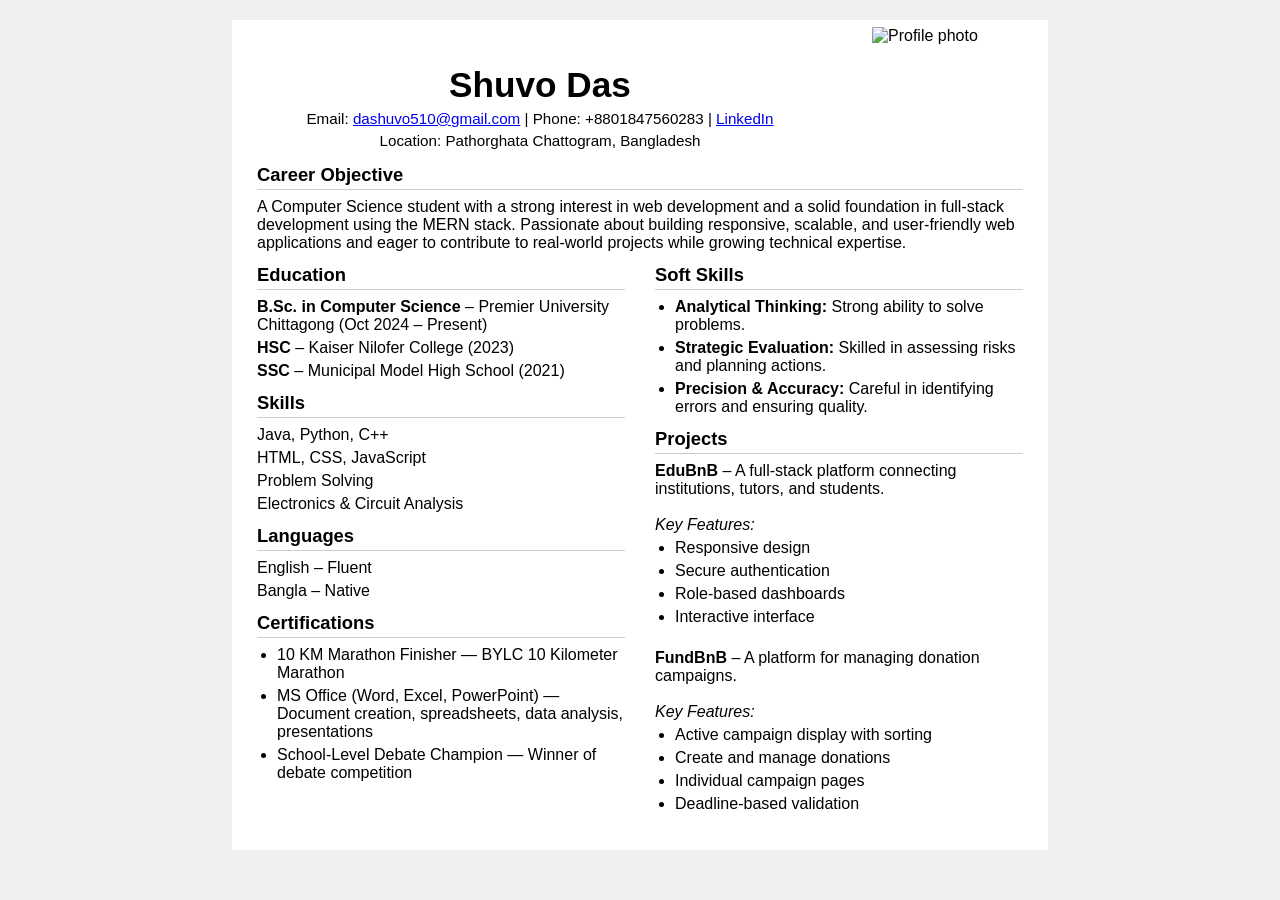
==== index.html @ 900b318b "Update index.html" ====
<!DOCTYPE html>
<html lang="en">
<head>
<title>Cv- Shuvo Das</title>

<style>

*{
    margin:0;
    padding:0;
    box-sizing:border-box;
}

body{
    font-family: Arial;
    background:#f0f0f0;
    display:flex;
    justify-content:center;
    padding:20px;
}

.cv-page{
    position:relative;
    width:8.5in;
    background:#fff;
    padding:25px;
    color:#000;
}


.corner-image{
    position:absolute;
    top:3px;      
    right:20px;
    width:160px;
    height:160px;   
    object-fit: contain;  
    border:4px solid #fff;
    border-radius:5px; 
    background:#fff;   
}


header{
    text-align:center;
    margin:20px 0 15px;
    padding-right:200px; 
}

header h1{
    font-size:2.2em;
}

header p{
    margin:5px 0;
    font-size:.95em;
}

section{
    margin-bottom:12px;
}

h2{
    font-size:1.15em;
    margin-bottom:8px;
    border-bottom:1px solid #ccc;
    padding-bottom:3px;
}

ul{
    list-style:none;
}

ul li{
    margin-bottom:5px;
}

/* Two column */
.two-column{
    display:flex;
    gap:30px;
}

.column{
    flex:1;
}

/* bullet list */
.disc{
    list-style:disc;
    padding-left:20px;
    margin-top:5px;
}

</style>
</head>

<body>

<div class="cv-page">

<img src="shuvo.JPEG" alt="Profile photo" class="corner-image">

<header>
<h1>Shuvo Das</h1>
<p>Email: <a href="mailto:dashuvo510@gmail.com">dashuvo510@gmail.com</a> |
Phone: +8801847560283 |
<a href="https://www.linkedin.com/in/shuvo-d-68774822a/">LinkedIn</a></p>

<p>Location: Pathorghata Chattogram, Bangladesh</p>
</header>


<section>
<h2>Career Objective</h2>
<ul>
<li>
A Computer Science student with a strong interest in web development and a solid foundation in full-stack development using the MERN stack. Passionate about building responsive, scalable, and user-friendly web applications and eager to contribute to real-world projects while growing technical expertise.
</li>
</ul>
</section>


<div class="two-column">

<div class="column">

<section>
<h2>Education</h2>
<ul>
<li><strong>B.Sc. in Computer Science</strong> – Premier University Chittagong (Oct 2024 – Present)</li>
<li><strong>HSC</strong> – Kaiser Nilofer College (2023)</li>
<li><strong>SSC</strong> – Municipal Model High School (2021)</li>
</ul>
</section>


<section>
<h2>Skills</h2>
<ul>
<li>Java, Python, C++</li>
<li>HTML, CSS, JavaScript</li>
<li>Problem Solving</li>
<li>Electronics & Circuit Analysis</li>
</ul>
</section>


<section>
<h2>Languages</h2>
<ul>
<li>English – Fluent</li>
<li>Bangla – Native</li>
</ul>
</section>


<section>
<h2>Certifications</h2>
<ul class="disc">
<li>10 KM Marathon Finisher — BYLC 10 Kilometer Marathon</li>
<li>MS Office (Word, Excel, PowerPoint) — Document creation, spreadsheets, data analysis, presentations</li>
<li>School-Level Debate Champion — Winner of debate competition</li>
</ul>
</section>

</div>



<div class="column">

<section>
<h2>Soft Skills</h2>
<ul class="disc">
<li><strong>Analytical Thinking:</strong> Strong ability to solve problems.</li>
<li><strong>Strategic Evaluation:</strong> Skilled in assessing risks and planning actions.</li>
<li><strong>Precision & Accuracy:</strong> Careful in identifying errors and ensuring quality.</li>
</ul>
</section>



<section>
<h2>Projects</h2>
<ul>

<li>
<strong>EduBnB</strong> – A full-stack platform connecting institutions, tutors, and students.
<br><br>

<em>Key Features:</em>
<ul class="disc">
<li>Responsive design</li>
<li>Secure authentication</li>
<li>Role-based dashboards</li>
<li>Interactive interface</li>
</ul>
</li>

<br>

<li>
<strong>FundBnB</strong> – A platform for managing donation campaigns.
<br><br>

<em>Key Features:</em>
<ul class="disc">
<li>Active campaign display with sorting</li>
<li>Create and manage donations</li>
<li>Individual campaign pages</li>
<li>Deadline-based validation</li>
</ul>
</li>

</ul>
</section>

</div>
</div>

</div>

</body>
</html>
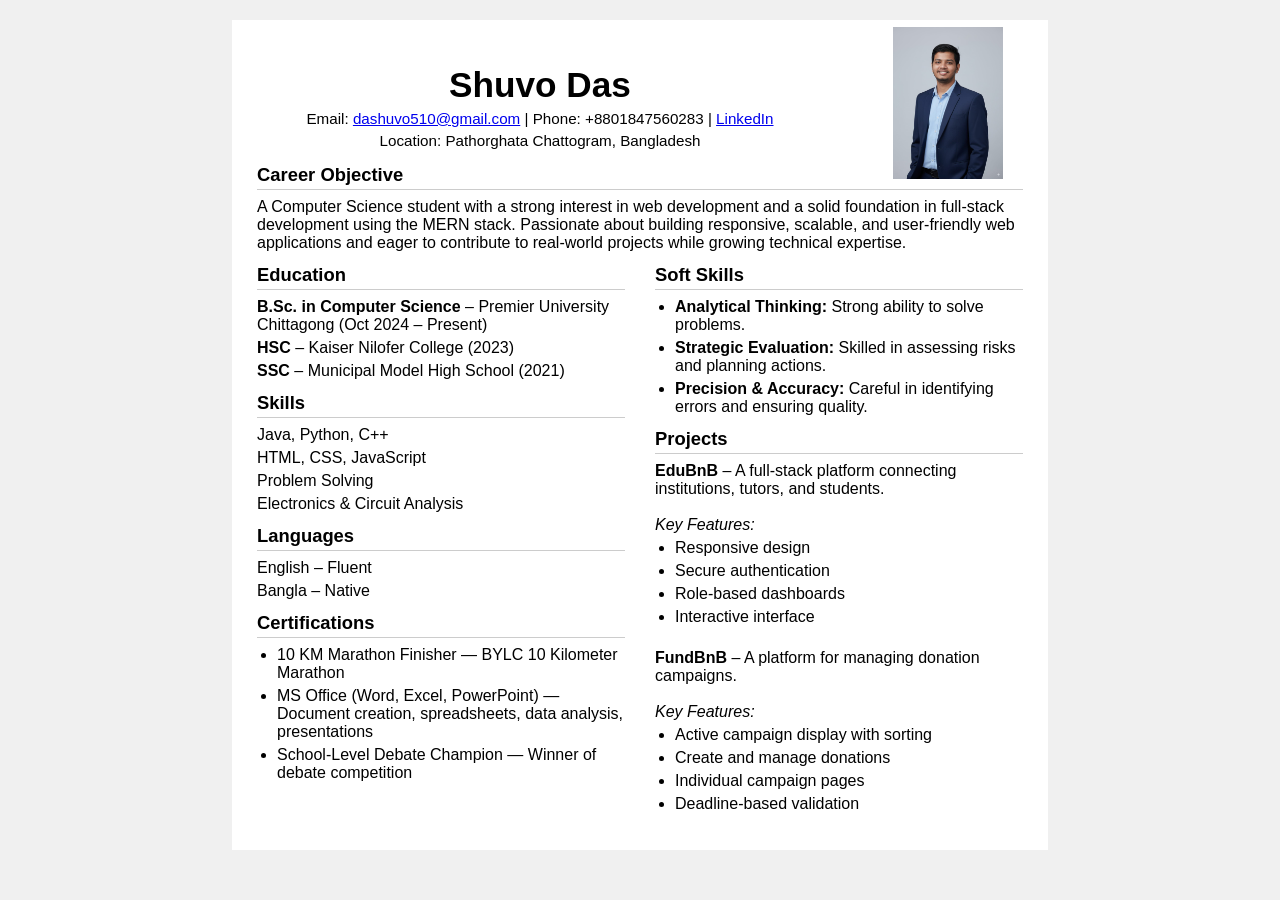
==== commit 2511a681: "Update index.html" ====
--- a/index.html
+++ b/index.html
@@ -99,7 +99,7 @@
 
 <div class="cv-page">
 
-<img src="shuvo.JPEG" alt="Profile photo" class="corner-image">
+<img src="./shuvo.jpeg" alt="Profile photo" class="corner-image">
 
 <header>
 <h1>Shuvo Das</h1>
@@ -223,3 +223,6 @@
 
 </body>
 </html>
+
+
+
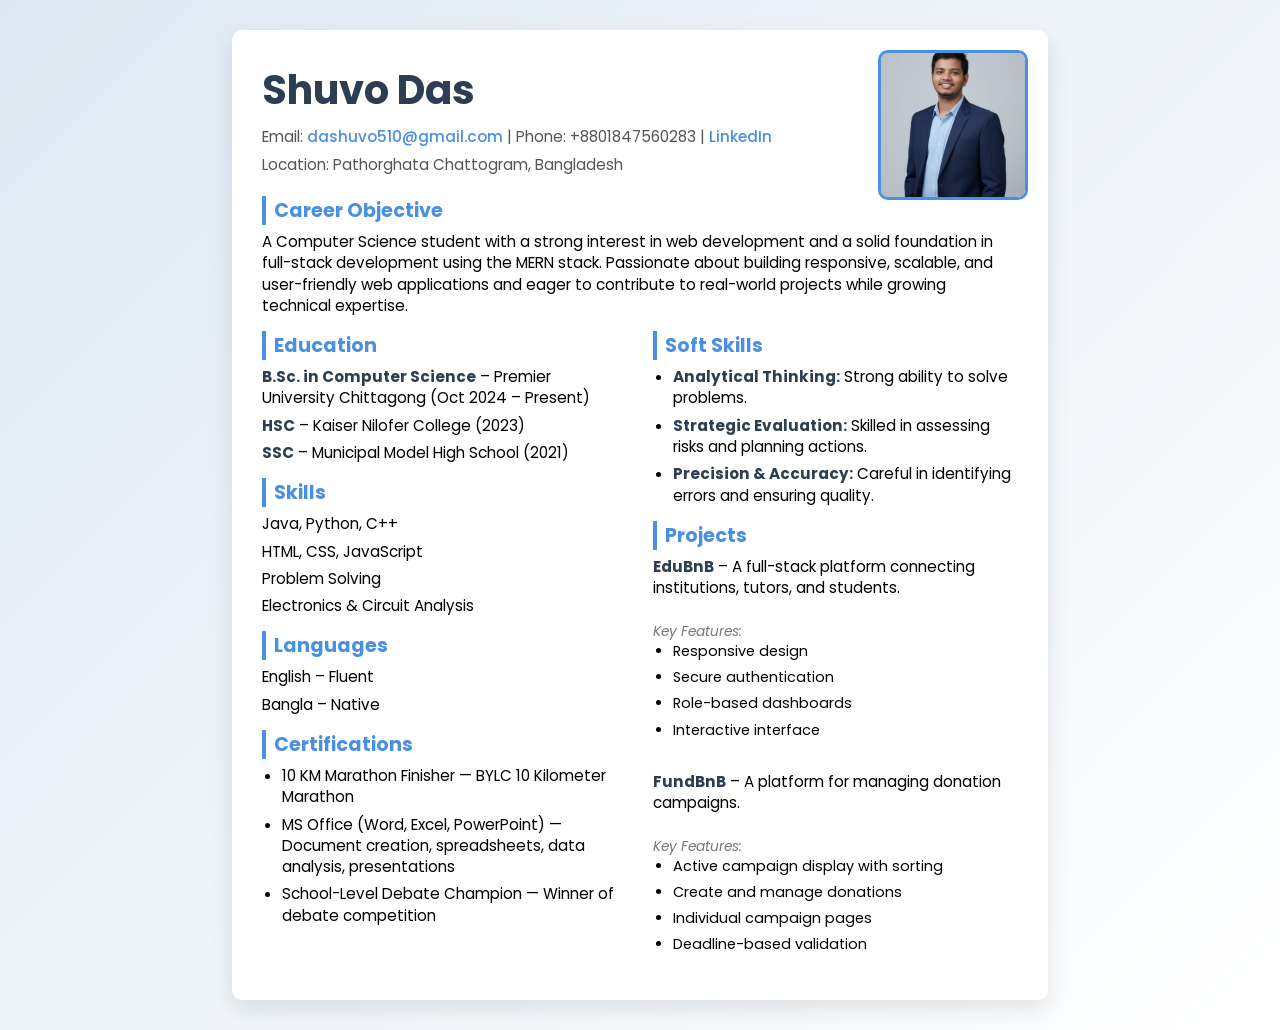
==== commit 438d6cb3: "Refactor index.html to use external CSS" ====
--- a/index.html
+++ b/index.html
@@ -2,122 +2,32 @@
 <html lang="en">
 <head>
 <title>Cv- Shuvo Das</title>
+<link rel="stylesheet" href="/style.css">
+</head>
 
-<style>
+    <body>
 
-*{
-    margin:0;
-    padding:0;
-    box-sizing:border-box;
-}
+      <div class="cv-page">
 
-body{
-    font-family: Arial;
-    background:#f0f0f0;
-    display:flex;
-    justify-content:center;
-    padding:20px;
-}
+          <img src="./shuvo.jpeg" alt="Profile photo" class="corner-image">
 
-.cv-page{
-    position:relative;
-    width:8.5in;
-    background:#fff;
-    padding:25px;
-    color:#000;
-}
+  <header>
+     <h1>Shuvo Das</h1>
+<p>Email: <a href="mailto:dashuvo510@gmail.com">dashuvo510@gmail.com</a> |
+   Phone: +8801847560283 |
+    <a href="https://www.linkedin.com/in/shuvo-d-68774822a/">LinkedIn</a></p>
+
+     <p>Location: Pathorghata Chattogram, Bangladesh</p>
+     </header>
 
 
-.corner-image{
-    position:absolute;
-    top:3px;      
-    right:20px;
-    width:160px;
-    height:160px;   
-    object-fit: contain;  
-    border:4px solid #fff;
-    border-radius:5px; 
-    background:#fff;   
-}
-
-
-header{
-    text-align:center;
-    margin:20px 0 15px;
-    padding-right:200px; 
-}
-
-header h1{
-    font-size:2.2em;
-}
-
-header p{
-    margin:5px 0;
-    font-size:.95em;
-}
-
-section{
-    margin-bottom:12px;
-}
-
-h2{
-    font-size:1.15em;
-    margin-bottom:8px;
-    border-bottom:1px solid #ccc;
-    padding-bottom:3px;
-}
-
-ul{
-    list-style:none;
-}
-
-ul li{
-    margin-bottom:5px;
-}
-
-/* Two column */
-.two-column{
-    display:flex;
-    gap:30px;
-}
-
-.column{
-    flex:1;
-}
-
-/* bullet list */
-.disc{
-    list-style:disc;
-    padding-left:20px;
-    margin-top:5px;
-}
-
-</style>
-</head>
-
-<body>
-
-<div class="cv-page">
-
-<img src="./shuvo.jpeg" alt="Profile photo" class="corner-image">
-
-<header>
-<h1>Shuvo Das</h1>
-<p>Email: <a href="mailto:dashuvo510@gmail.com">dashuvo510@gmail.com</a> |
-Phone: +8801847560283 |
-<a href="https://www.linkedin.com/in/shuvo-d-68774822a/">LinkedIn</a></p>
-
-<p>Location: Pathorghata Chattogram, Bangladesh</p>
-</header>
-
-
-<section>
-<h2>Career Objective</h2>
-<ul>
-<li>
+            <section>
+     <h2>Career Objective</h2>
+     <ul>
+   <li>
 A Computer Science student with a strong interest in web development and a solid foundation in full-stack development using the MERN stack. Passionate about building responsive, scalable, and user-friendly web applications and eager to contribute to real-world projects while growing technical expertise.
-</li>
-</ul>
+ </li>
+   </ul>
 </section>
 
 
@@ -125,44 +35,44 @@
 
 <div class="column">
 
-<section>
-<h2>Education</h2>
+   <section>
+    <h2>Education</h2>
 <ul>
-<li><strong>B.Sc. in Computer Science</strong> – Premier University Chittagong (Oct 2024 – Present)</li>
-<li><strong>HSC</strong> – Kaiser Nilofer College (2023)</li>
-<li><strong>SSC</strong> – Municipal Model High School (2021)</li>
+ <li><strong>B.Sc. in Computer Science</strong> – Premier University Chittagong (Oct 2024 – Present)</li>
+                <li><strong>HSC</strong> – Kaiser Nilofer College (2023)</li>
+        <li><strong>SSC</strong> – Municipal Model High School (2021)</li>
+   </ul>
+</section>
+
+
+    <section>
+     <h2>Skills</h2>
+<ul>
+   <li>Java, Python, C++</li>
+                  <li>HTML, CSS, JavaScript</li>
+    <li>Problem Solving</li>
+     <li>Electronics & Circuit Analysis</li>
 </ul>
 </section>
 
 
-<section>
-<h2>Skills</h2>
-<ul>
-<li>Java, Python, C++</li>
-<li>HTML, CSS, JavaScript</li>
-<li>Problem Solving</li>
-<li>Electronics & Circuit Analysis</li>
-</ul>
-</section>
-
-
-<section>
-<h2>Languages</h2>
-<ul>
-<li>English – Fluent</li>
+         <section>
+  <h2>Languages</h2>
+ <ul>
+     <li>English – Fluent</li>
 <li>Bangla – Native</li>
-</ul>
+ </ul>
 </section>
 
 
 <section>
 <h2>Certifications</h2>
 <ul class="disc">
-<li>10 KM Marathon Finisher — BYLC 10 Kilometer Marathon</li>
+            <li>10 KM Marathon Finisher — BYLC 10 Kilometer Marathon</li>
 <li>MS Office (Word, Excel, PowerPoint) — Document creation, spreadsheets, data analysis, presentations</li>
-<li>School-Level Debate Champion — Winner of debate competition</li>
-</ul>
-</section>
+         <li>School-Level Debate Champion — Winner of debate competition</li>
+    </ul>
+    </section>
 
 </div>
 
@@ -170,59 +80,62 @@
 
 <div class="column">
 
-<section>
+    <section>
 <h2>Soft Skills</h2>
 <ul class="disc">
-<li><strong>Analytical Thinking:</strong> Strong ability to solve problems.</li>
-<li><strong>Strategic Evaluation:</strong> Skilled in assessing risks and planning actions.</li>
-<li><strong>Precision & Accuracy:</strong> Careful in identifying errors and ensuring quality.</li>
-</ul>
-</section>
+   <li><strong>Analytical Thinking:</strong> Strong ability to solve problems.</li>
+     <li><strong>Strategic Evaluation:</strong> Skilled in assessing risks and planning actions.</li>
+         <li><strong>Precision & Accuracy:</strong> Careful in identifying errors and ensuring quality.</li>
+     </ul>
+    </section>
 
 
 
-<section>
-<h2>Projects</h2>
-<ul>
+     <section>
+      <h2>Projects</h2>
+          <ul>
 
-<li>
-<strong>EduBnB</strong> – A full-stack platform connecting institutions, tutors, and students.
+  <li>
+         <strong>EduBnB</strong> – A full-stack platform connecting institutions, tutors, and students.
 <br><br>
 
 <em>Key Features:</em>
 <ul class="disc">
-<li>Responsive design</li>
-<li>Secure authentication</li>
-<li>Role-based dashboards</li>
-<li>Interactive interface</li>
+    <li>Responsive design</li>
+            <li>Secure authentication</li>
+   <li>Role-based dashboards</li>
+                  <li>Interactive interface</li>
 </ul>
 </li>
 
 <br>
 
-<li>
-<strong>FundBnB</strong> – A platform for managing donation campaigns.
+  <li>
+            <strong>FundBnB</strong> – A platform for managing donation campaigns.
 <br><br>
 
-<em>Key Features:</em>
-<ul class="disc">
-<li>Active campaign display with sorting</li>
-<li>Create and manage donations</li>
-<li>Individual campaign pages</li>
-<li>Deadline-based validation</li>
-</ul>
+   <em>Key Features:</em>
+    <ul class="disc">
+       <li>Active campaign display with sorting</li>
+     <li>Create and manage donations</li>
+        <li>Individual campaign pages</li>
+            <li>Deadline-based validation</li>
+        
+     </ul>
 </li>
 
-</ul>
-</section>
+    </ul>
+   </section>
 
-</div>
-</div>
+     </div>
+   </div>
 
-</div>
+        </div>
 
-</body>
-</html>
+     </body>
+           </html>
 
 
 
+
+
--- a/style.css
+++ b/style.css
@@ -0,0 +1,136 @@
+@import url('https://fonts.googleapis.com/css2?family=Poppins:wght@300;400;600&display=swap');
+
+*{
+    margin:0;
+    padding:0;
+    box-sizing:border-box;
+}
+
+body{
+    font-family:'Poppins', sans-serif;
+    background:linear-gradient(135deg,#dfe9f3,#ffffff);
+    display:flex;
+    justify-content:center;
+    padding:30px;
+}
+
+.cv-page{
+    position:relative;
+    width:8.5in;
+    background:#fff;
+    padding:30px;
+    border-radius:10px;
+    box-shadow:0 10px 25px rgba(0,0,0,0.1);
+    transition:0.3s;
+}
+
+.cv-page:hover{
+    transform:scale(1.01);
+}
+
+.corner-image{
+    position:absolute;
+    top:20px;
+    right:20px;
+    width:150px;
+    height:150px;
+    object-fit:cover;
+    border-radius:10px;
+    border:3px solid #4a90e2;
+}
+
+header{
+    text-align:left;
+    margin-bottom:20px;
+    padding-right:180px;
+}
+
+header h1{
+    font-size:2.5em;
+    color:#2c3e50;
+}
+
+header p{
+    font-size:0.95em;
+    color:#555;
+    margin-top:5px;
+}
+
+header a{
+    text-decoration:none;
+    color:#4a90e2;
+    font-weight:500;
+}
+
+header a:hover{
+    text-decoration:underline;
+}
+
+section{
+    margin-bottom:15px;
+}
+
+h2{
+    font-size:1.2em;
+    color:#4a90e2;
+    margin-bottom:6px;
+    border-left:4px solid #4a90e2;
+    padding-left:8px;
+}
+
+ul{
+    list-style:none;
+}
+
+ul li{
+    margin-bottom:6px;
+    font-size:0.95em;
+    line-height:1.4;
+}
+
+.disc{
+    list-style:disc;
+    padding-left:20px;
+}
+
+.two-column{
+    display:flex;
+    gap:25px;
+}
+
+.column{
+    flex:1;
+}
+
+section ul li strong{
+    color:#2c3e50;
+}
+
+em{
+    font-size:0.9em;
+    color:#777;
+}
+
+section:hover{
+    background:#f9fbff;
+    padding:5px;
+    border-radius:5px;
+    transition:0.3s;
+}
+
+@media(max-width:768px){
+    .two-column{
+        flex-direction:column;
+    }
+
+    header{
+        padding-right:0;
+        text-align:center;
+    }
+
+    .corner-image{
+        position:static;
+        display:block;
+        margin:0 auto 15px;
+    }
+}
